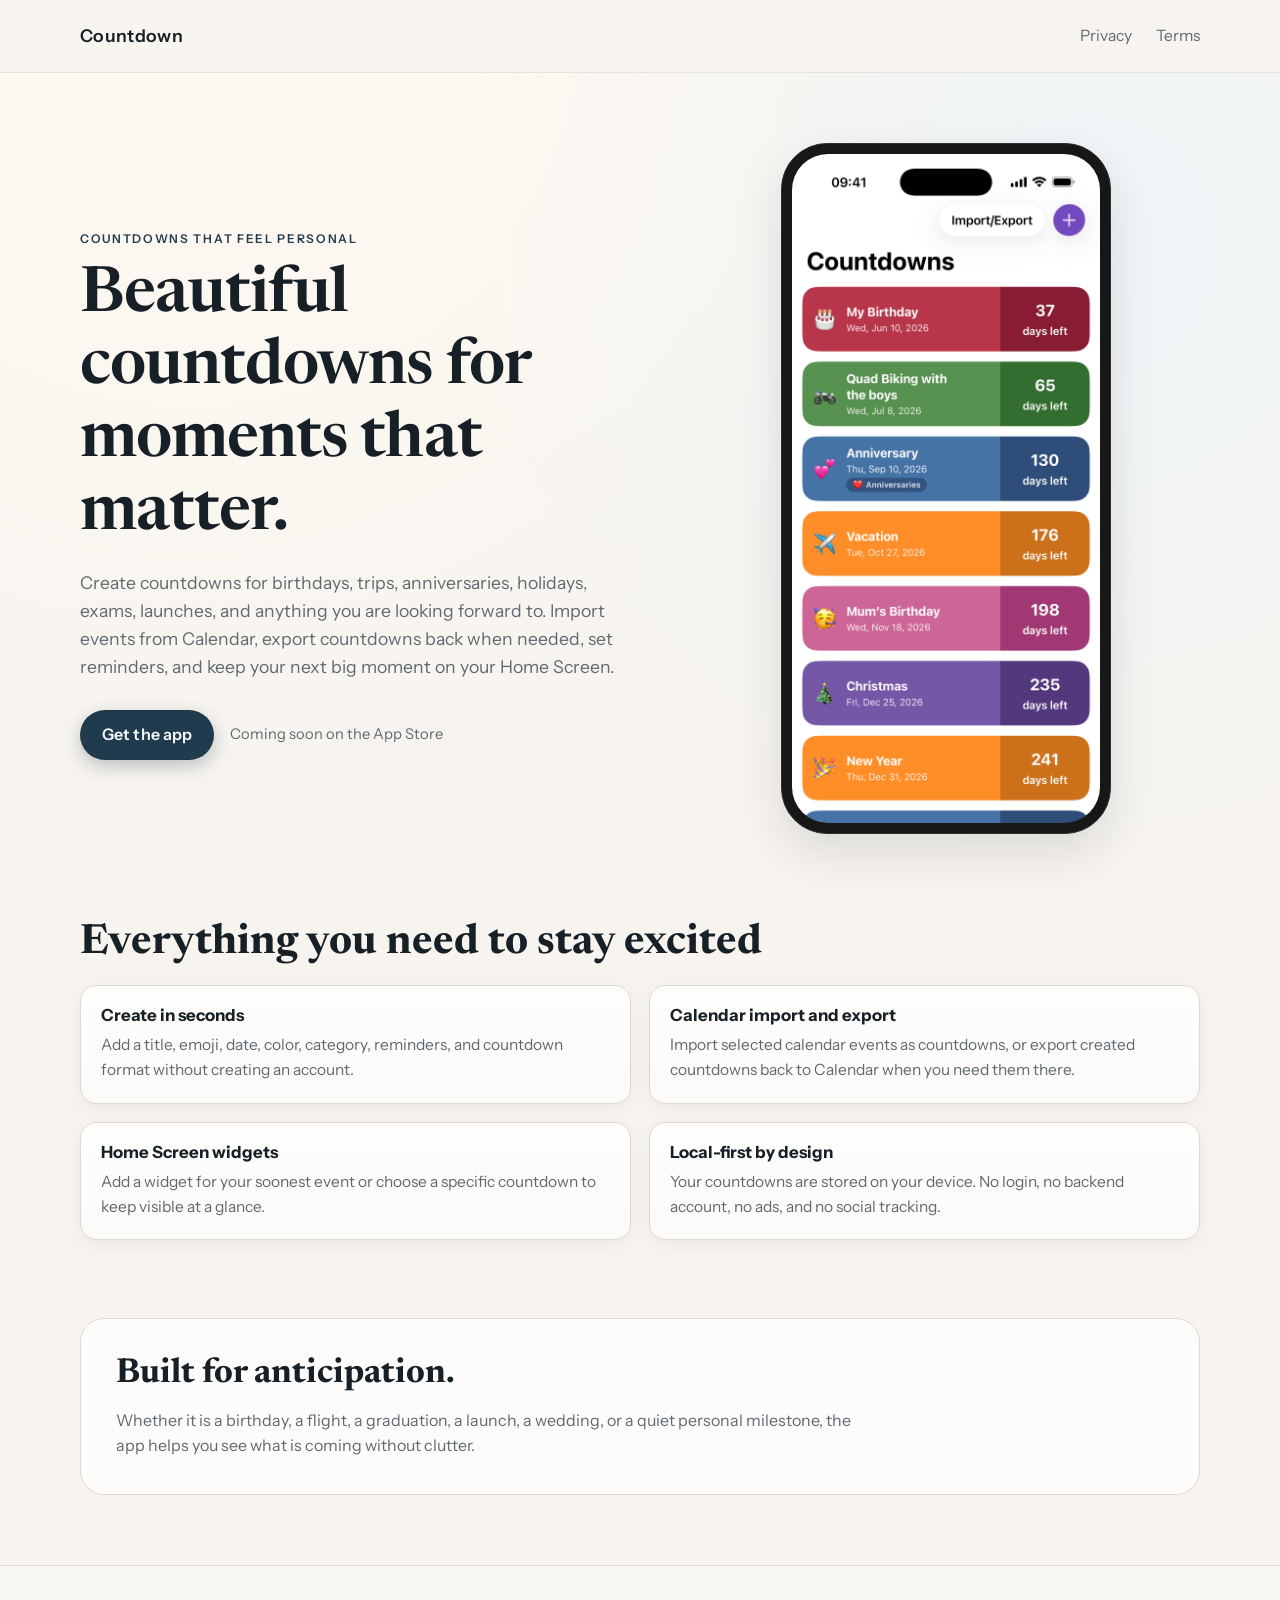
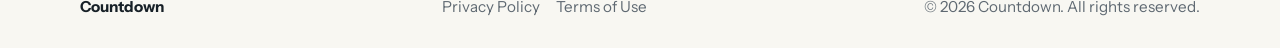
==== index.html @ a7b798e8 "initial commit" ====
<!doctype html>
<html lang="en">
  <head>
    <meta charset="UTF-8" />
    <meta name="viewport" content="width=device-width, initial-scale=1.0" />
    <title>Countdown | Beautiful countdowns for moments that matter</title>
    <meta
      name="description"
      content="Create beautiful countdowns for birthdays, trips, anniversaries, holidays, exams, launches, and personal milestones."
    />
    <link rel="icon" type="image/png" href="/assets/app-icon.png" />
    <link rel="apple-touch-icon" href="/assets/app-icon.png" />
    <link rel="stylesheet" href="/styles.css" />
  </head>
  <body>
    <header class="site-header">
      <div class="container header-inner">
        <a href="/" class="logo">Countdown</a>
        <nav class="site-nav" aria-label="Primary">
          <a href="/privacy">Privacy</a>
          <a href="/terms">Terms</a>
        </nav>
      </div>
    </header>

    <main>
      <section class="hero">
        <div class="container hero-grid">
          <div class="hero-copy">
            <p class="eyebrow">COUNTDOWNS THAT FEEL PERSONAL</p>
            <h1>Beautiful countdowns for moments that matter.</h1>
            <p class="lead">
              Create countdowns for birthdays, trips, anniversaries, holidays, exams, launches, and anything you are
              looking forward to. Import events from Calendar, export countdowns back when needed, set reminders, and
              keep your next big moment on your Home Screen.
            </p>
            <div class="cta-row">
              <a href="https://apps.apple.com/app/id6765979160" class="btn-primary" aria-label="Get the app on the App Store">Get the app</a>
              <span class="coming-soon-note">Coming soon on the App Store</span>
            </div>
          </div>

          <div class="hero-visual" aria-hidden="true">
            <div class="iphone-frame">
              <div class="iphone-screen">
                <img src="/assets/hero-screenshot.png" alt="Countdown app screenshot" />
              </div>
            </div>
          </div>
        </div>
      </section>

      <section class="features" id="features">
        <div class="container">
          <h2 class="section-title">Everything you need to stay excited</h2>
          <div class="feature-grid">
            <article class="feature-card">
              <h3>Create in seconds</h3>
              <p>
                Add a title, emoji, date, color, category, reminders, and countdown format without creating an
                account.
              </p>
            </article>

            <article class="feature-card">
              <h3>Calendar import and export</h3>
              <p>
                Import selected calendar events as countdowns, or export created countdowns back to Calendar when you
                need them there.
              </p>
            </article>

            <article class="feature-card">
              <h3>Home Screen widgets</h3>
              <p>
                Add a widget for your soonest event or choose a specific countdown to keep visible at a glance.
              </p>
            </article>

            <article class="feature-card">
              <h3>Local-first by design</h3>
              <p>
                Your countdowns are stored on your device. No login, no backend account, no ads, and no social
                tracking.
              </p>
            </article>
          </div>
        </div>
      </section>

      <section class="mini-section">
        <div class="container">
          <div class="mini-panel">
            <h2>Built for anticipation.</h2>
            <p>
              Whether it is a birthday, a flight, a graduation, a launch, a wedding, or a quiet personal milestone,
              the app helps you see what is coming without clutter.
            </p>
          </div>
        </div>
      </section>
    </main>

    <footer class="site-footer">
      <div class="container footer-inner">
        <strong>Countdown</strong>
        <nav class="footer-links" aria-label="Footer">
          <a href="/privacy">Privacy Policy</a>
          <a href="/terms">Terms of Use</a>
        </nav>
        <span class="copyright">© 2026 Countdown. All rights reserved.</span>
      </div>
    </footer>
  </body>
</html>
---- styles.css ----
@import url('https://fonts.googleapis.com/css2?family=Instrument+Sans:wght@400;500;600;700&family=Newsreader:opsz,wght@6..72,400;6..72,600&display=swap');

:root {
  --bg: #f7f4ef;
  --surface: #fcfbf9;
  --text: #172027;
  --muted: #5f6972;
  --accent: #1f3b4d;
  --border: #ded9d2;
  --shadow: 0 18px 48px rgba(21, 35, 45, 0.12);
  --radius-lg: 24px;
  --radius-md: 16px;
}

* {
  box-sizing: border-box;
}

html,
body {
  margin: 0;
  padding: 0;
}

body {
  font-family: 'Instrument Sans', 'Avenir Next', 'Segoe UI', sans-serif;
  color: var(--text);
  background:
    radial-gradient(circle at 15% 0%, #fffaf2 0%, transparent 40%),
    radial-gradient(circle at 85% 15%, #eff5f8 0%, transparent 35%),
    var(--bg);
  line-height: 1.6;
}

a {
  color: inherit;
  text-decoration: none;
}

.container {
  width: min(1120px, 92vw);
  margin: 0 auto;
}

.site-header {
  position: sticky;
  top: 0;
  z-index: 20;
  background: rgba(247, 244, 239, 0.88);
  backdrop-filter: blur(10px);
  border-bottom: 1px solid rgba(222, 217, 210, 0.65);
}

.header-inner {
  min-height: 72px;
  display: flex;
  align-items: center;
  justify-content: space-between;
}

.logo {
  font-size: 1.1rem;
  letter-spacing: 0.02em;
  font-weight: 600;
}

.site-nav {
  display: flex;
  gap: 1.5rem;
  color: var(--muted);
}

.site-nav a {
  font-size: 0.98rem;
}

.site-nav a:hover,
.site-nav a:focus-visible {
  color: var(--accent);
}

.hero {
  padding: 70px 0 34px;
}

.hero-grid {
  display: grid;
  grid-template-columns: 1fr 0.9fr;
  gap: 48px;
  align-items: center;
}

.hero-copy {
  animation: fadeUp 0.7s ease both;
}

.eyebrow {
  display: inline-block;
  font-size: 0.75rem;
  letter-spacing: 0.14em;
  font-weight: 600;
  color: var(--accent);
  margin-bottom: 0.8rem;
}

h1,
h2,
h3 {
  margin: 0;
  line-height: 1.15;
}

.hero h1 {
  font-family: 'Newsreader', 'Iowan Old Style', serif;
  font-size: clamp(2.2rem, 5vw, 3.95rem);
  font-weight: 600;
  letter-spacing: -0.015em;
  margin-bottom: 1.1rem;
}

.lead {
  color: var(--muted);
  max-width: 58ch;
  font-size: clamp(1rem, 1.7vw, 1.1rem);
}

.cta-row {
  margin-top: 1.75rem;
  display: flex;
  flex-wrap: wrap;
  align-items: center;
  gap: 0.95rem;
}

.btn-primary {
  display: inline-flex;
  align-items: center;
  justify-content: center;
  border-radius: 999px;
  background: var(--accent);
  color: #f8fafb;
  border: 1px solid rgba(0, 0, 0, 0.08);
  padding: 0.72rem 1.3rem;
  font-weight: 600;
  letter-spacing: 0.01em;
  box-shadow: 0 6px 18px rgba(31, 59, 77, 0.28);
}

.coming-soon-note {
  font-size: 0.92rem;
  color: var(--muted);
}

.hero-visual {
  display: flex;
  justify-content: center;
  animation: fadeUp 0.8s ease 0.12s both;
}

.iphone-frame {
  position: relative;
  width: min(330px, 78vw);
  border-radius: 46px;
  background: #171717;
  padding: 10px;
  border: 1px solid #303030;
  box-shadow: var(--shadow);
}

.iphone-screen {
  border-radius: 36px;
  overflow: hidden;
  background: #000;
}

.iphone-screen img {
  display: block;
  width: 100%;
  height: auto;
}

.features {
  padding: 52px 0;
}

.section-title {
  font-family: 'Newsreader', 'Iowan Old Style', serif;
  font-size: clamp(1.75rem, 3.8vw, 2.6rem);
  margin-bottom: 1.1rem;
}

.feature-grid {
  display: grid;
  grid-template-columns: repeat(2, minmax(0, 1fr));
  gap: 18px;
}

.feature-card {
  border: 1px solid var(--border);
  border-radius: var(--radius-md);
  background: linear-gradient(180deg, rgba(255, 255, 255, 0.84) 0%, rgba(255, 255, 255, 0.62) 100%);
  padding: 20px;
  box-shadow: 0 5px 18px rgba(11, 18, 24, 0.05);
}

.feature-card h3 {
  font-size: 1.05rem;
  margin-bottom: 0.48rem;
}

.feature-card p {
  margin: 0;
  color: var(--muted);
  font-size: 0.97rem;
}

.mini-section {
  padding: 26px 0 70px;
}

.mini-panel {
  border: 1px solid var(--border);
  border-radius: var(--radius-lg);
  padding: clamp(1.4rem, 3vw, 2.2rem);
  background: rgba(255, 255, 255, 0.75);
}

.mini-panel h2 {
  font-family: 'Newsreader', 'Iowan Old Style', serif;
  font-size: clamp(1.55rem, 3vw, 2.15rem);
  margin-bottom: 0.85rem;
}

.mini-panel p {
  margin: 0;
  color: var(--muted);
  max-width: 68ch;
}

.site-footer {
  border-top: 1px solid var(--border);
  background: rgba(249, 247, 243, 0.88);
}

.footer-inner {
  min-height: 82px;
  display: flex;
  gap: 16px;
  flex-wrap: wrap;
  align-items: center;
  justify-content: space-between;
  font-size: 0.95rem;
}

.footer-links {
  display: flex;
  gap: 1rem;
  color: var(--muted);
}

.footer-links a:hover,
.footer-links a:focus-visible {
  color: var(--accent);
}

.copyright {
  color: var(--muted);
}

.legal-page {
  padding: 56px 0 78px;
}

.legal-shell {
  max-width: 780px;
}

.legal-shell h1 {
  font-family: 'Newsreader', 'Iowan Old Style', serif;
  font-size: clamp(2rem, 4.1vw, 3rem);
  margin-bottom: 0.3rem;
}

.last-updated {
  color: var(--muted);
  margin-top: 0;
  margin-bottom: 2rem;
}

.legal-section {
  margin-bottom: 1.35rem;
}

.legal-section h2 {
  font-size: 1.08rem;
  margin-bottom: 0.35rem;
}

.legal-section p {
  margin: 0;
  color: #2f3942;
}

.support-email {
  color: var(--accent);
  font-weight: 600;
}

@keyframes fadeUp {
  from {
    opacity: 0;
    transform: translateY(18px);
  }

  to {
    opacity: 1;
    transform: translateY(0);
  }
}

@media (max-width: 900px) {
  .hero-grid {
    grid-template-columns: 1fr;
    gap: 30px;
  }

  .hero {
    padding-top: 48px;
  }

  .hero-visual {
    order: -1;
  }

  .feature-grid {
    grid-template-columns: 1fr;
  }
}

@media (max-width: 640px) {
  .header-inner {
    min-height: 66px;
  }

  .site-nav {
    gap: 1rem;
    font-size: 0.94rem;
  }

  .footer-inner {
    align-items: flex-start;
    flex-direction: column;
    padding: 16px 0;
  }

  .iphone-frame {
    width: min(315px, 86vw);
  }
}
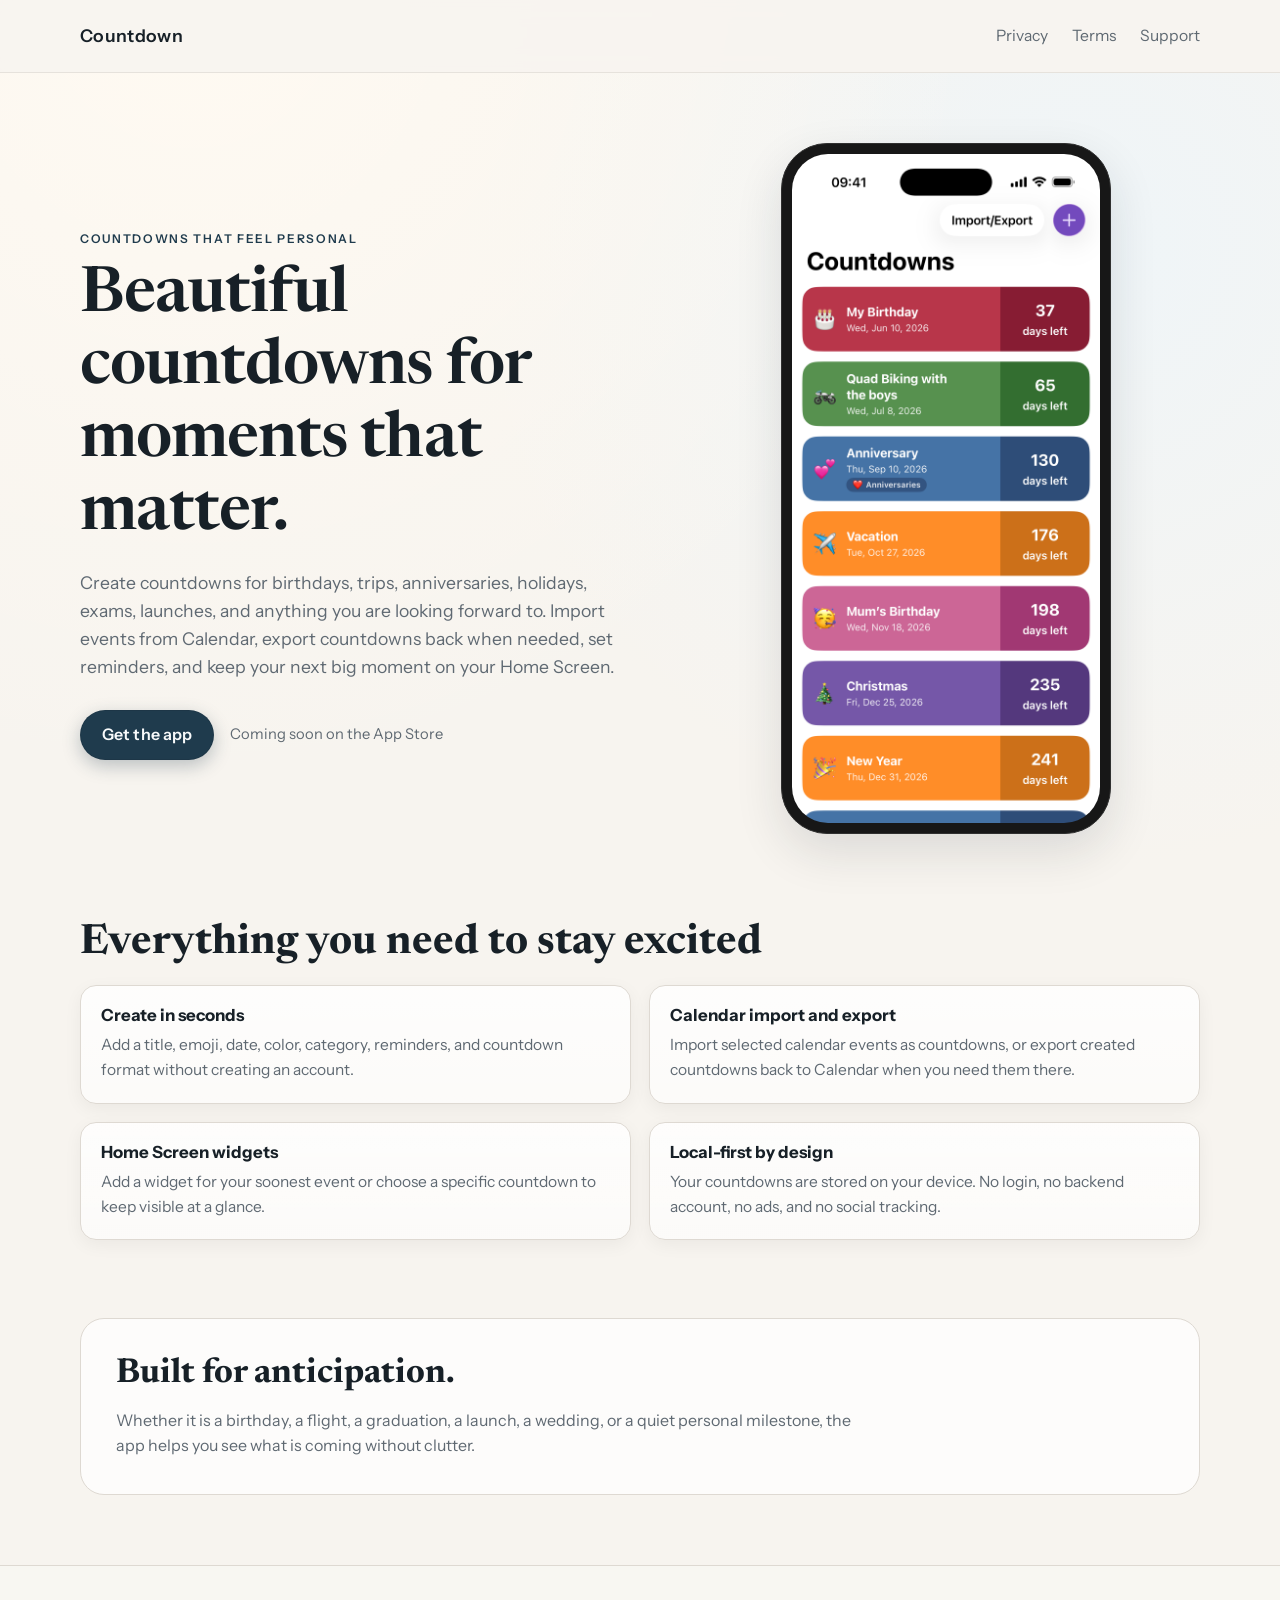
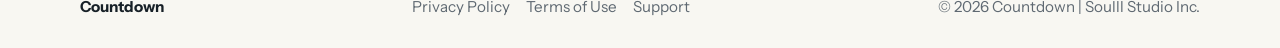
==== commit ab6e33d7: "fix: update links and add support page references across HTML files; enhance styles for support form" ====
--- a/index.html
+++ b/index.html
@@ -8,17 +8,18 @@
       name="description"
       content="Create beautiful countdowns for birthdays, trips, anniversaries, holidays, exams, launches, and personal milestones."
     />
-    <link rel="icon" type="image/png" href="/assets/app-icon.png" />
-    <link rel="apple-touch-icon" href="/assets/app-icon.png" />
-    <link rel="stylesheet" href="/styles.css" />
+    <link rel="icon" type="image/png" href="assets/app-icon.png" />
+    <link rel="apple-touch-icon" href="assets/app-icon.png" />
+    <link rel="stylesheet" href="styles.css" />
   </head>
   <body>
     <header class="site-header">
       <div class="container header-inner">
-        <a href="/" class="logo">Countdown</a>
+        <a href="index.html" class="logo">Countdown</a>
         <nav class="site-nav" aria-label="Primary">
-          <a href="/privacy">Privacy</a>
-          <a href="/terms">Terms</a>
+          <a href="privacy/">Privacy</a>
+          <a href="terms/">Terms</a>
+          <a href="support/">Support</a>
         </nav>
       </div>
     </header>
@@ -43,7 +44,7 @@
           <div class="hero-visual" aria-hidden="true">
             <div class="iphone-frame">
               <div class="iphone-screen">
-                <img src="/assets/hero-screenshot.png" alt="Countdown app screenshot" />
+                <img src="assets/hero-screenshot.png" alt="Countdown app screenshot" />
               </div>
             </div>
           </div>
@@ -105,10 +106,11 @@
       <div class="container footer-inner">
         <strong>Countdown</strong>
         <nav class="footer-links" aria-label="Footer">
-          <a href="/privacy">Privacy Policy</a>
-          <a href="/terms">Terms of Use</a>
+          <a href="privacy/">Privacy Policy</a>
+          <a href="terms/">Terms of Use</a>
+          <a href="support/">Support</a>
         </nav>
-        <span class="copyright">© 2026 Countdown. All rights reserved.</span>
+        <span class="copyright">© 2026 Countdown | Soulll Studio Inc.</span>
       </div>
     </footer>
   </body>
--- a/styles.css
+++ b/styles.css
@@ -306,6 +306,49 @@
   font-weight: 600;
 }
 
+.support-card {
+  border: 1px solid var(--border);
+  border-radius: var(--radius-lg);
+  background: rgba(255, 255, 255, 0.78);
+  padding: clamp(1.2rem, 2.8vw, 2rem);
+}
+
+.support-form {
+  display: grid;
+  gap: 0.72rem;
+}
+
+.support-form label {
+  font-size: 0.94rem;
+  font-weight: 600;
+}
+
+.support-form input,
+.support-form textarea {
+  width: 100%;
+  font: inherit;
+  color: var(--text);
+  background: #fff;
+  border: 1px solid var(--border);
+  border-radius: 12px;
+  padding: 0.72rem 0.85rem;
+}
+
+.support-form textarea {
+  resize: vertical;
+}
+
+.support-form .btn-primary {
+  margin-top: 0.4rem;
+  width: fit-content;
+}
+
+.support-success {
+  margin-top: 0.95rem;
+  color: #1c593f;
+  font-weight: 600;
+}
+
 @keyframes fadeUp {
   from {
     opacity: 0;
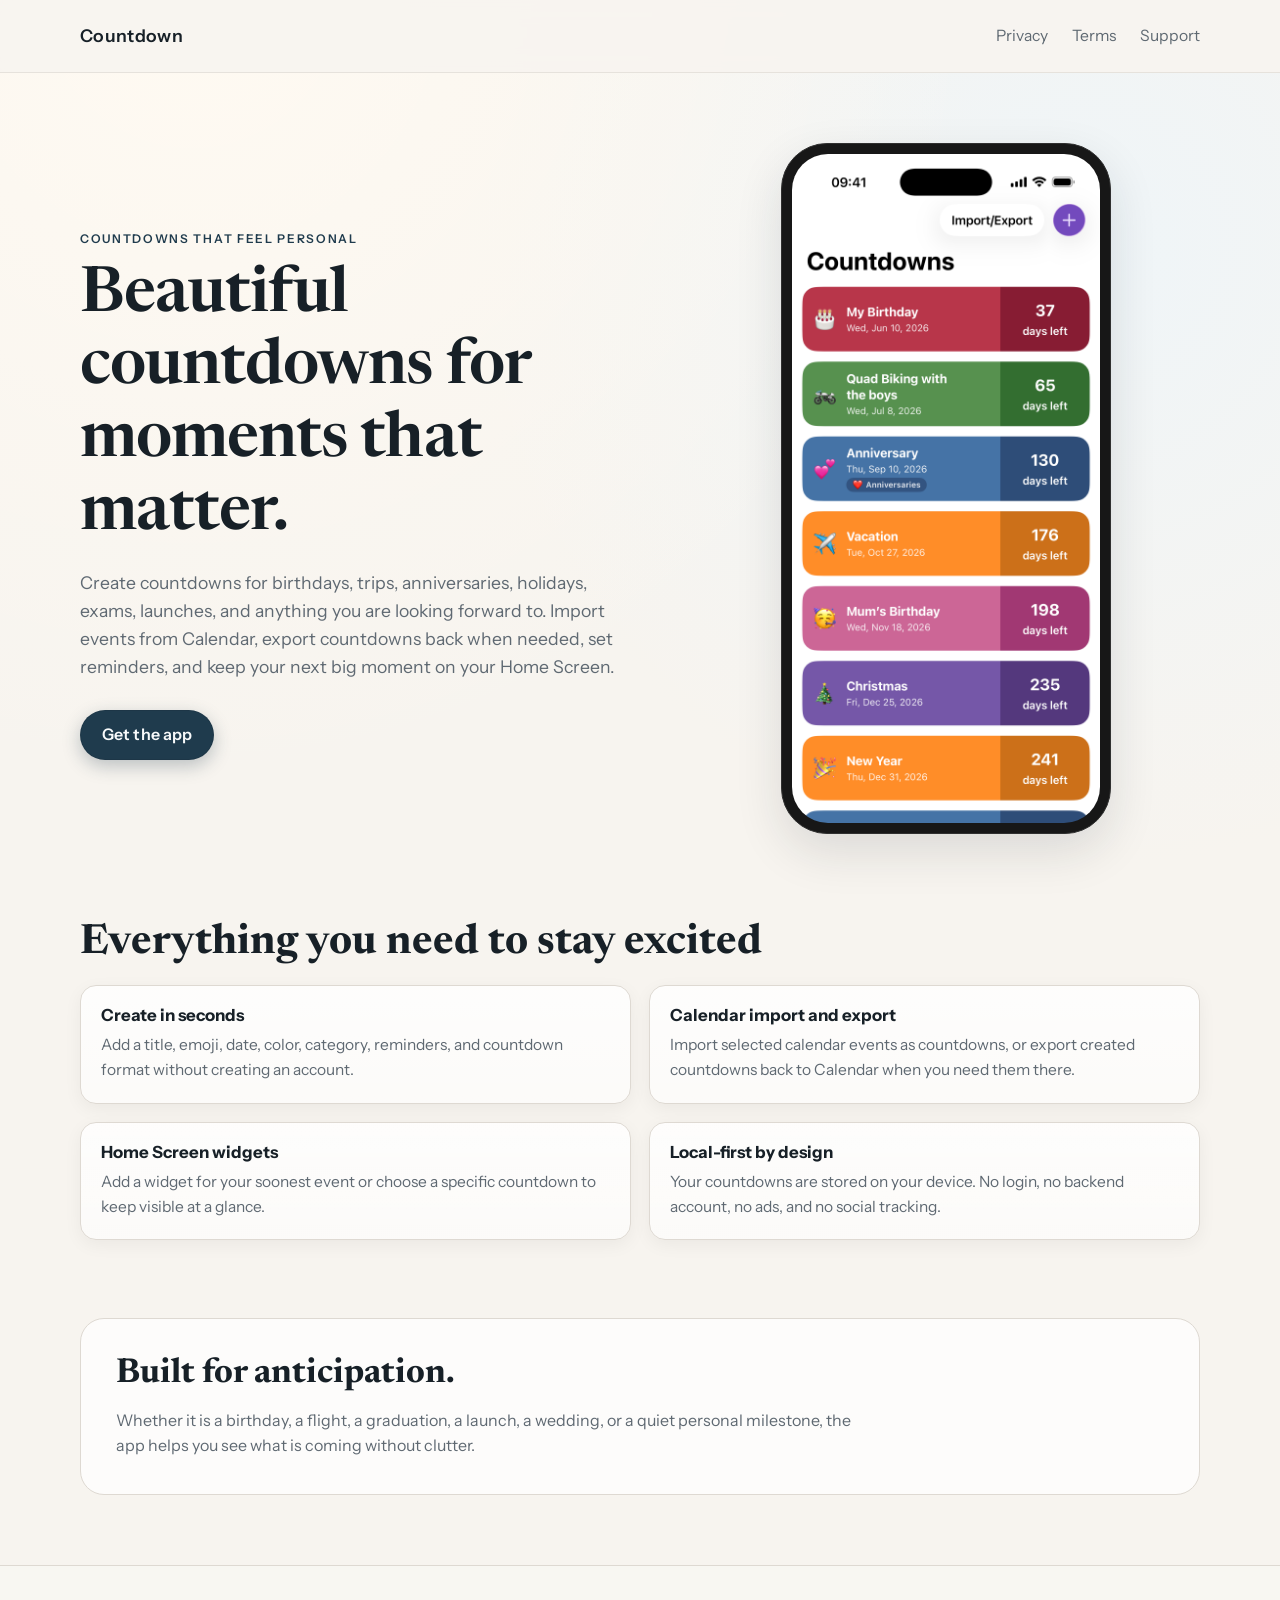
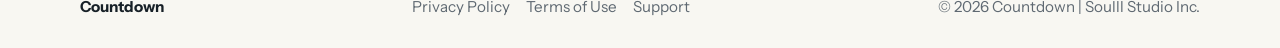
==== commit 2c315db4: "fix: remove coming soon tagline from hero" ====
--- a/index.html
+++ b/index.html
@@ -37,7 +37,6 @@
             </p>
             <div class="cta-row">
               <a href="https://apps.apple.com/app/id6765979160" class="btn-primary" aria-label="Get the app on the App Store">Get the app</a>
-              <span class="coming-soon-note">Coming soon on the App Store</span>
             </div>
           </div>
 
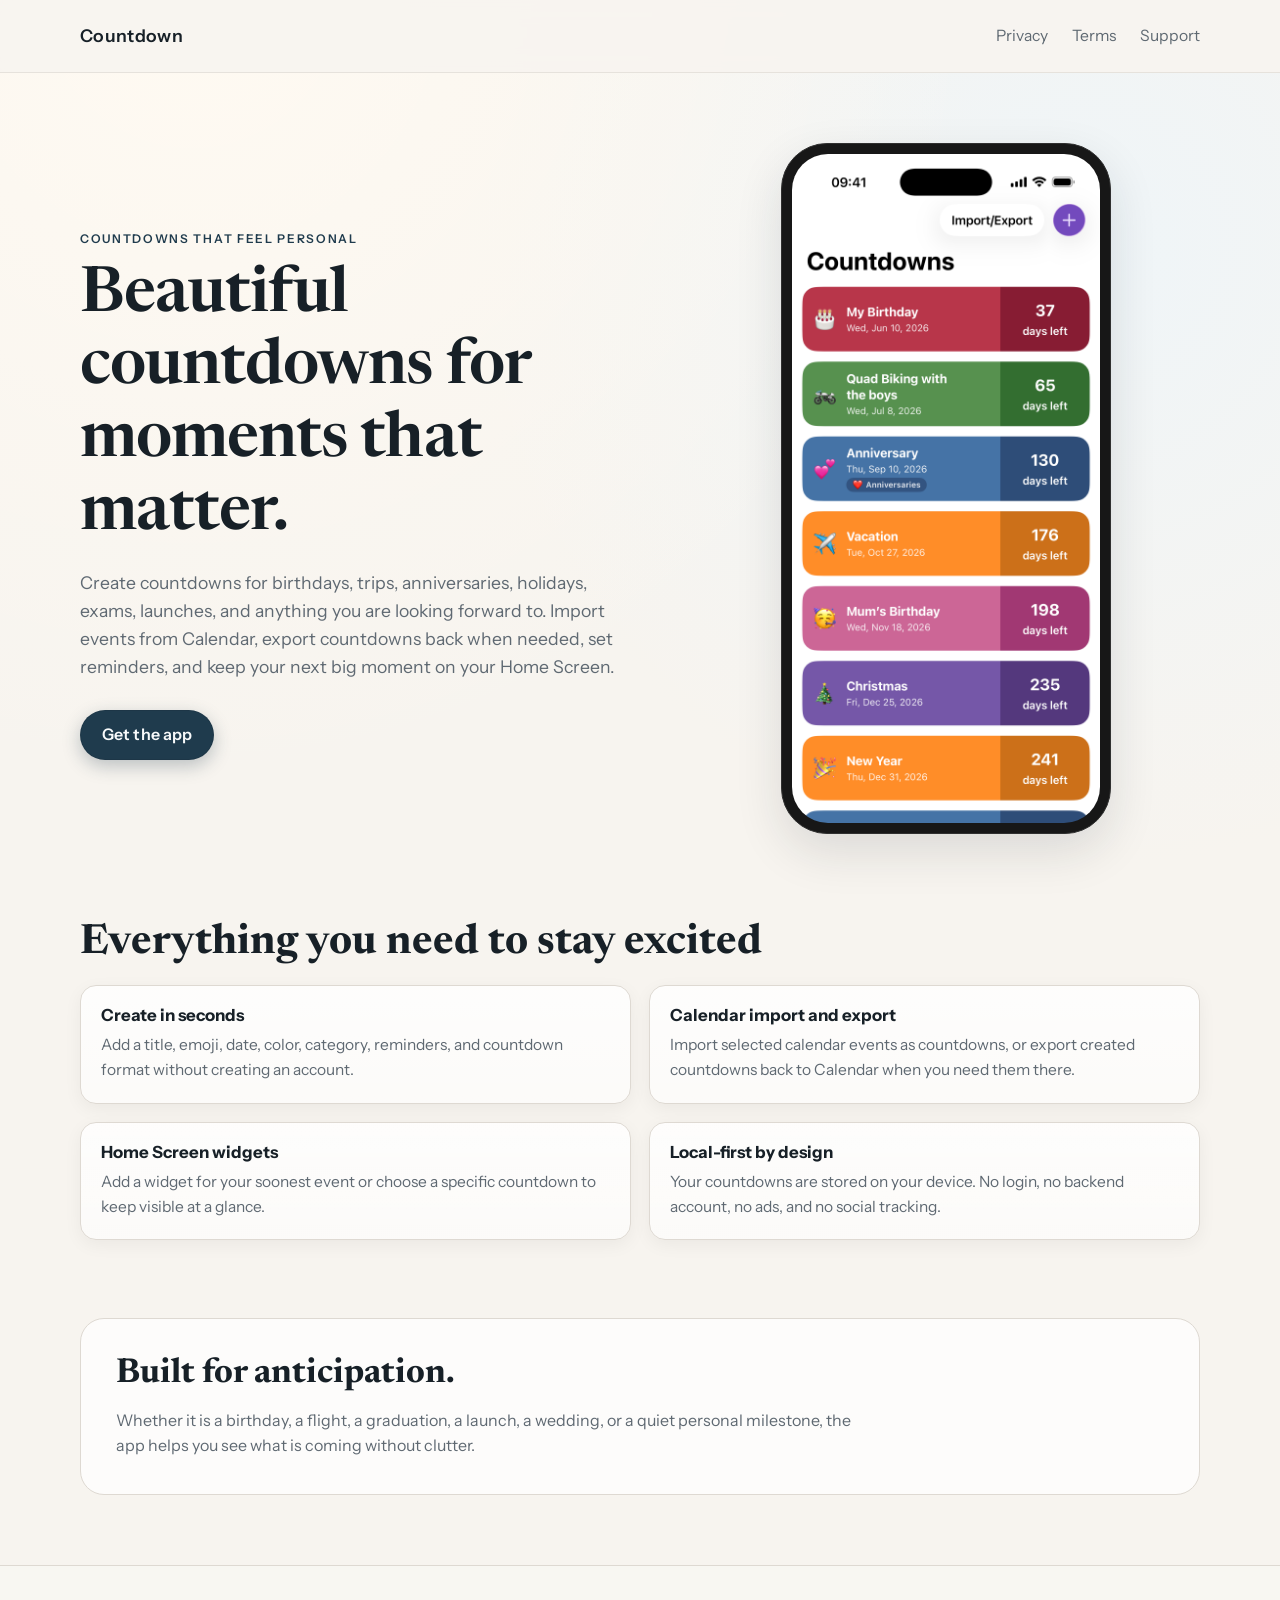
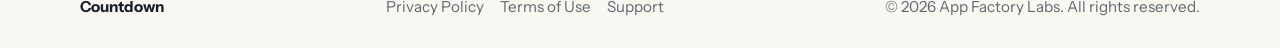
==== commit 931bd691: "modify: update footer copyright and support recipient" ====
--- a/index.html
+++ b/index.html
@@ -109,7 +109,7 @@
           <a href="terms/">Terms of Use</a>
           <a href="support/">Support</a>
         </nav>
-        <span class="copyright">© 2026 Countdown | Soulll Studio Inc.</span>
+        <span class="copyright">© 2026 App Factory Labs. All rights reserved.</span>
       </div>
     </footer>
   </body>
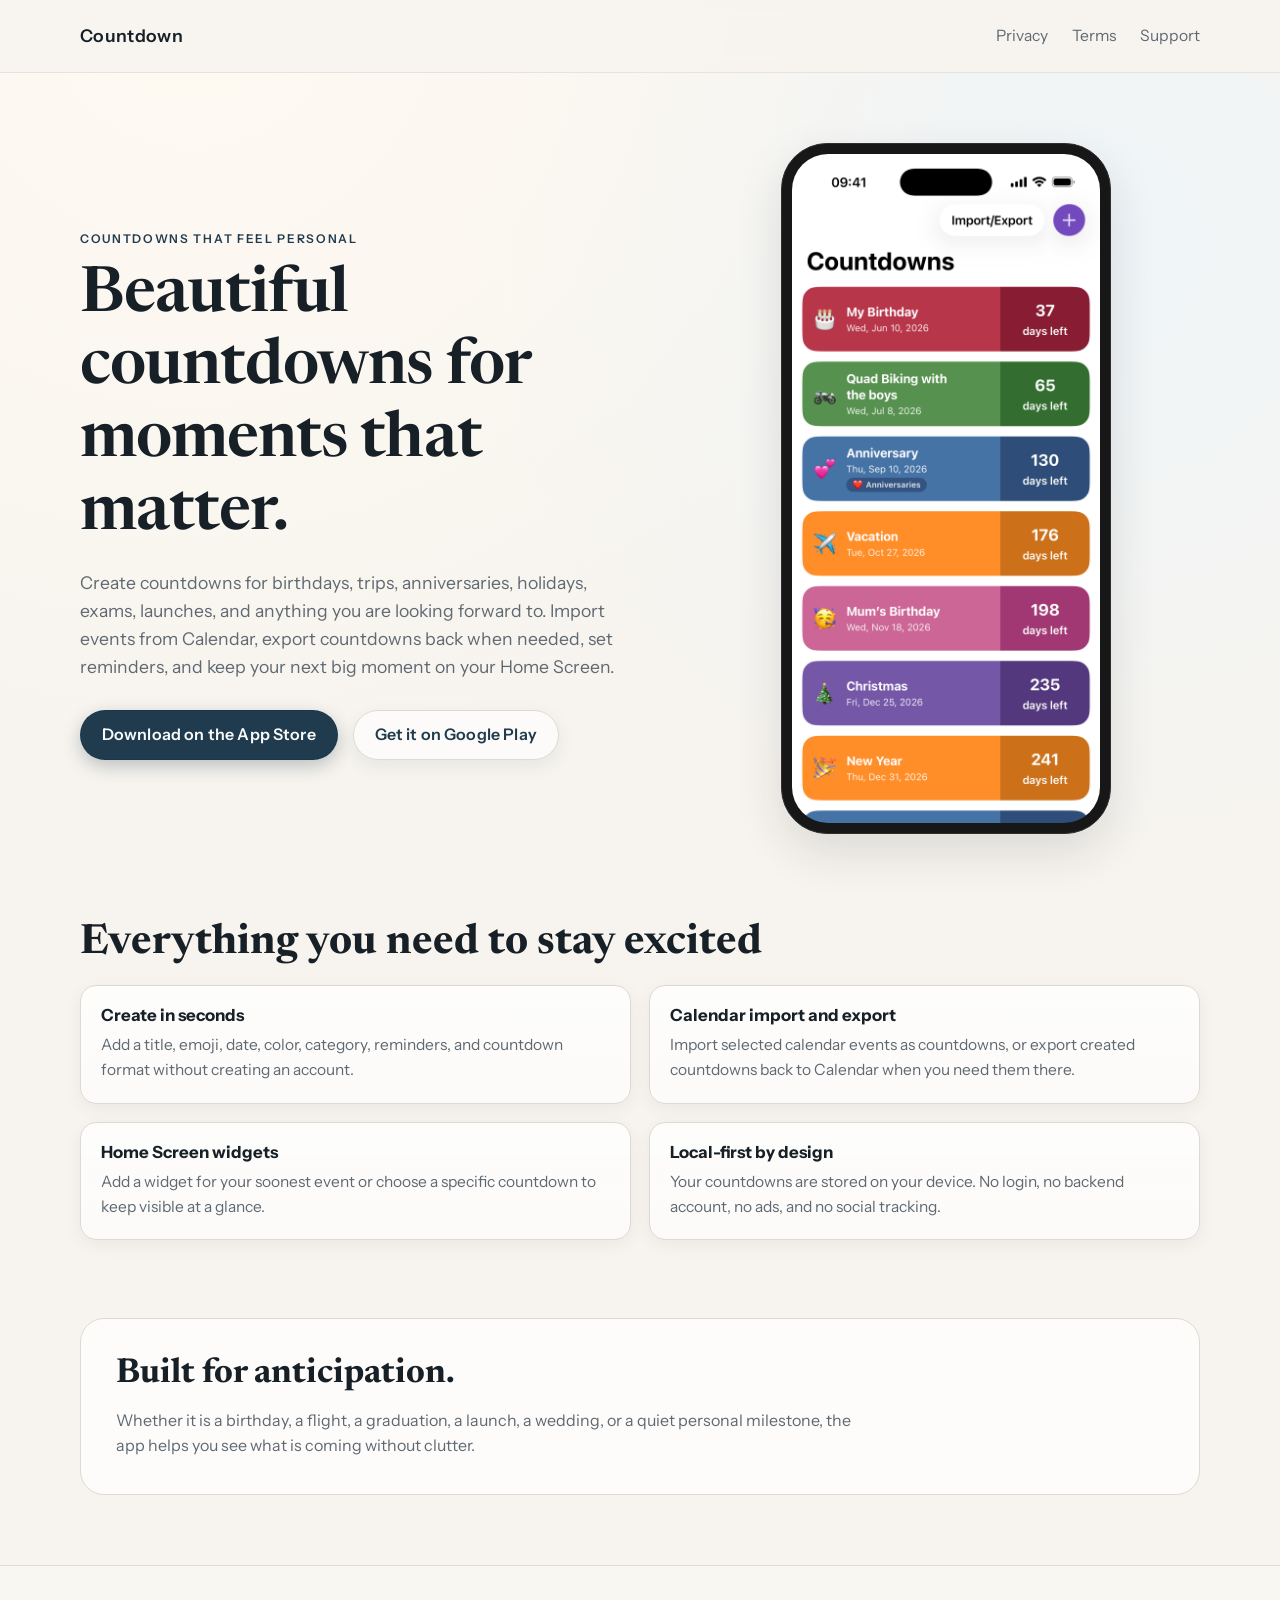
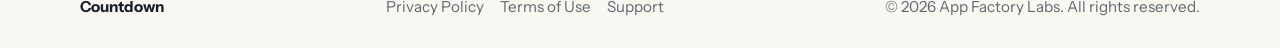
==== commit 40ffc90d: "modify: add app store links" ====
--- a/index.html
+++ b/index.html
@@ -36,7 +36,8 @@
               keep your next big moment on your Home Screen.
             </p>
             <div class="cta-row">
-              <a href="https://apps.apple.com/app/id6765979160" class="btn-primary" aria-label="Get the app on the App Store">Get the app</a>
+              <a href="https://apps.apple.com/app/id6777106137" class="btn-primary" aria-label="Download Countdown on the App Store">Download on the App Store</a>
+              <a href="https://play.google.com/store/apps/details?id=com.appfactory.daycount" class="btn-secondary" aria-label="Get Countdown on Google Play">Get it on Google Play</a>
             </div>
           </div>
 
--- a/styles.css
+++ b/styles.css
@@ -146,6 +146,25 @@
   box-shadow: 0 6px 18px rgba(31, 59, 77, 0.28);
 }
 
+.btn-secondary {
+  display: inline-flex;
+  align-items: center;
+  justify-content: center;
+  border-radius: 999px;
+  background: var(--surface);
+  color: var(--accent);
+  border: 1px solid var(--border);
+  padding: 0.72rem 1.3rem;
+  font-weight: 600;
+  letter-spacing: 0.01em;
+  box-shadow: 0 6px 18px rgba(31, 59, 77, 0.08);
+}
+
+.btn-primary:hover,
+.btn-secondary:hover {
+  transform: translateY(-1px);
+}
+
 .coming-soon-note {
   font-size: 0.92rem;
   color: var(--muted);
@@ -390,6 +409,11 @@
     font-size: 0.94rem;
   }
 
+  .cta-row {
+    display: grid;
+    grid-template-columns: 1fr;
+  }
+
   .footer-inner {
     align-items: flex-start;
     flex-direction: column;
